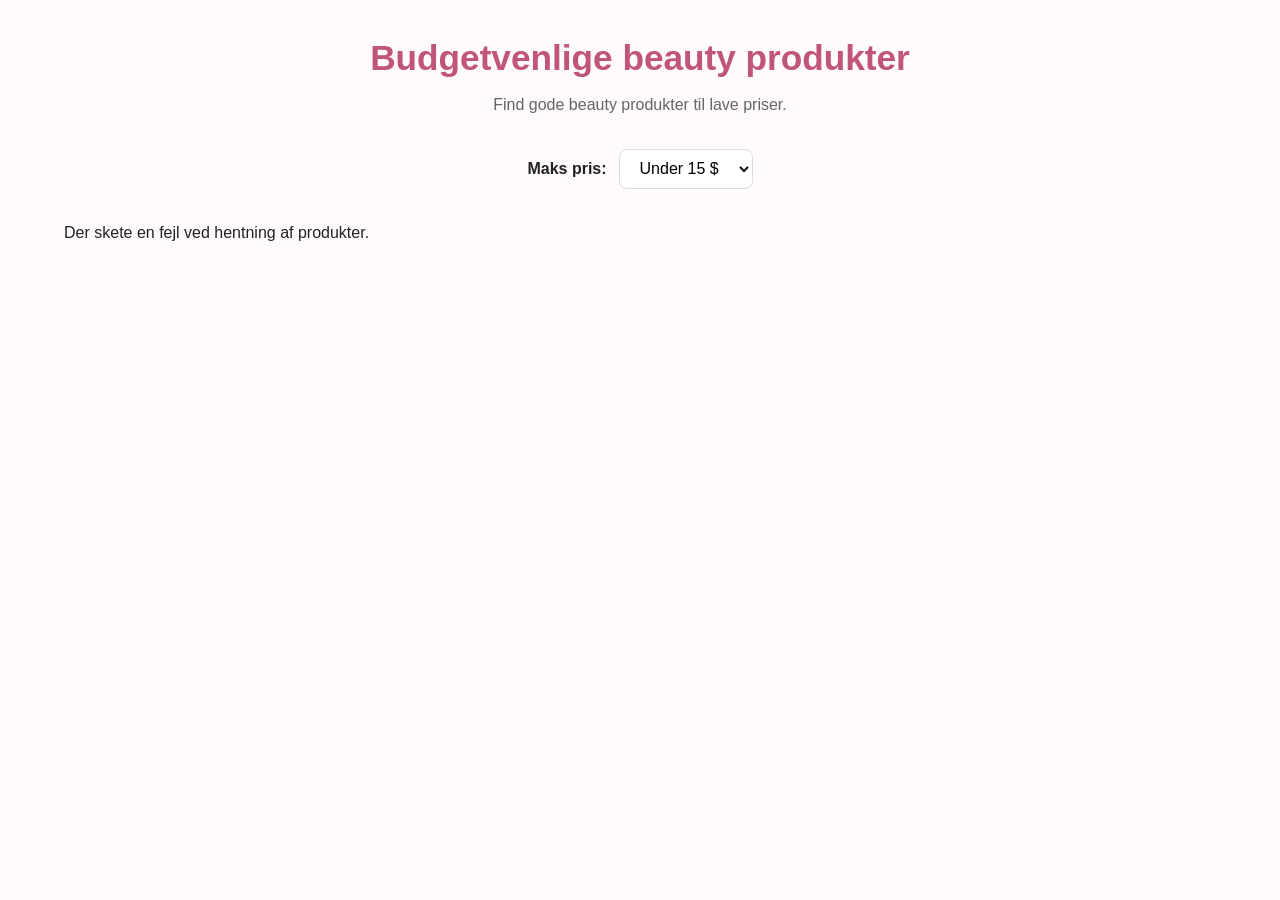
==== index.html @ 2cef0af6 "teaser" ====
<!DOCTYPE html>
<html lang="da">

<head>
    <meta charset="UTF-8" />
    <meta name="viewport" content="width=device-width, initial-scale=1.0" />
    <title>Budget Beauty Products</title>
    <link rel="stylesheet" href="productlist.css" />
</head>

<body>
    <main class="page">
        <section class="hero">
            <h1>Budgetvenlige beauty produkter</h1>
            <p>Find gode beauty produkter til lave priser.</p>
        </section>

        <section class="controls">
            <label for="maxPrice">Maks pris:</label>
            <select id="maxPrice">
                <option value="15">Under 15 $</option>
                <option value="20">Under 20 $</option>
                <option value="50">Under 50 $</option>
            </select>
        </section>

        <section id="productList" class="product-list"></section>
    </main>

    <script src="productlist.js"></script>
</body>

</html>
---- productlist.css ----
* {
  box-sizing: border-box;
  margin: 0;
  padding: 0;
}

body {
  font-family: Arial, sans-serif;
  background: #fffafc;
  color: #222;
  line-height: 1.5;
}

.page {
  width: min(1200px, 90%);
  margin: 0 auto;
  padding: 2rem 0 4rem;
}

.hero {
  text-align: center;
  margin-bottom: 2rem;
}

.hero h1 {
  font-size: 2.2rem;
  margin-bottom: 0.5rem;
  color: #c0547a;
}

.hero p {
  color: #666;
  font-size: 1rem;
}

.controls {
  display: flex;
  justify-content: center;
  align-items: center;
  gap: 0.75rem;
  margin-bottom: 2rem;
  flex-wrap: wrap;
}

.controls label {
  font-weight: bold;
}

.controls select {
  padding: 0.6rem 1rem;
  border: 1px solid #ddd;
  border-radius: 8px;
  background: white;
  font-size: 1rem;
  cursor: pointer;
}

.product-list {
  display: grid;
  grid-template-columns: 1fr;
  gap: 2rem;
  margin-top: 2rem;
}

.product-card {
  background: white;
  border: 1px solid #eee;
  border-radius: 16px;
  overflow: hidden;
  box-shadow: 0 4px 12px rgba(0, 0, 0, 0.08);
  transition: transform 0.2s ease;
}

.product-card:hover {
  transform: translateY(-4px);
}

.product-card img {
  width: 100%;
  height: 220px;
  object-fit: contain;
  display: block;
  background: #f8f8f8;
  padding: 1rem;
}

.product-content {
  padding: 1rem;
}

.product-content h2 {
  font-size: 1.2rem;
  margin-bottom: 0.5rem;
}

.brand {
  color: #c0547a;
  font-weight: bold;
  margin-bottom: 0.4rem;
}

.price {
  font-size: 1.1rem;
  font-weight: bold;
  margin-bottom: 0.4rem;
}

.rating {
  color: #666;
  margin-bottom: 0.75rem;
}

.description {
  color: #444;
  font-size: 0.95rem;
}

@media (min-width: 700px) {
  .product-list {
    grid-template-columns: repeat(2, 1fr);
  }
}

@media (min-width: 1000px) {
  .product-list {
    grid-template-columns: repeat(3, 1fr);
  }
}
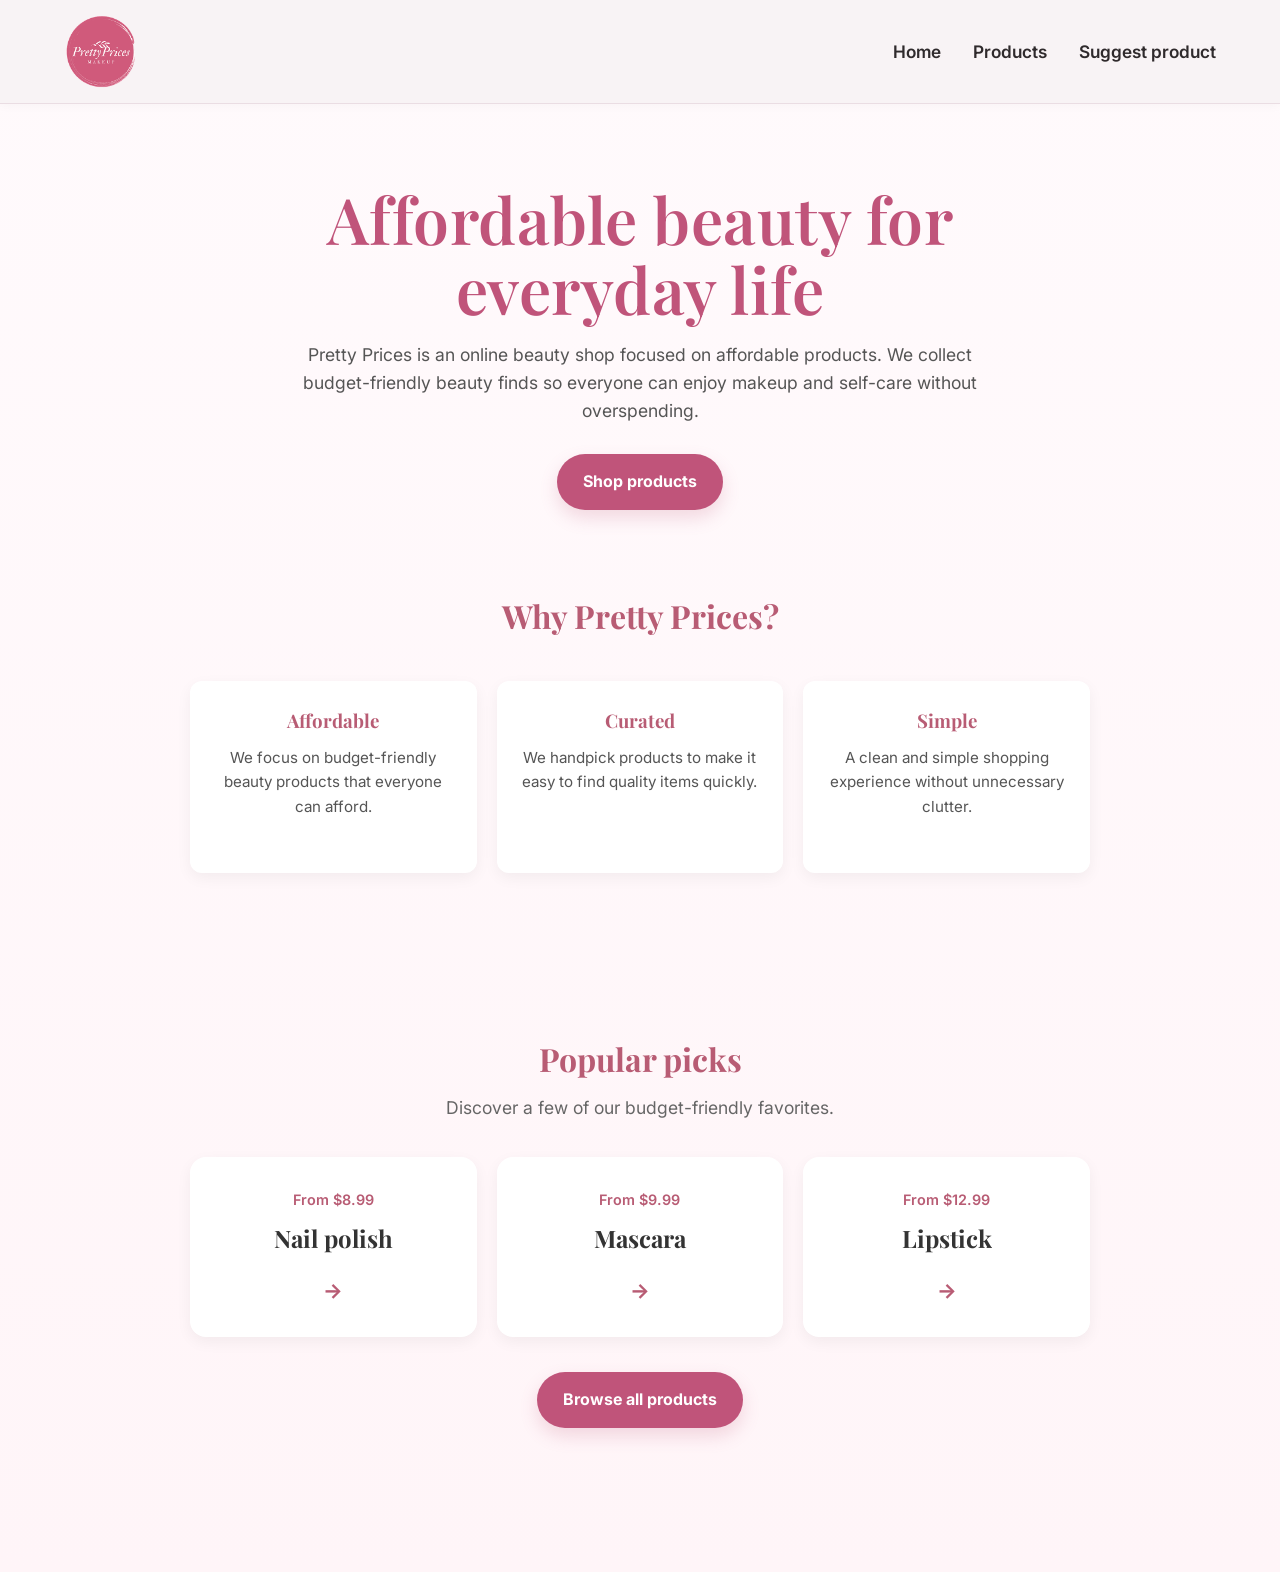
==== commit 8b03fd15: "start" ====
--- a/index.html
+++ b/index.html
@@ -1,33 +1,115 @@
 <!DOCTYPE html>
-<html lang="da">
+<html lang="en">
 
 <head>
     <meta charset="UTF-8" />
     <meta name="viewport" content="width=device-width, initial-scale=1.0" />
-    <title>Budget Beauty Products</title>
+
+    <title>Pretty Prices</title>
+
+    <link rel="preconnect" href="https://fonts.googleapis.com">
+    <link rel="preconnect" href="https://fonts.gstatic.com" crossorigin>
+
+    <link
+        href="https://fonts.googleapis.com/css2?family=Playfair+Display:wght@400;600;700&family=Inter:wght@400;500;600&display=swap"
+        rel="stylesheet">
+
     <link rel="stylesheet" href="productlist.css" />
+    <link rel="icon" href="data:," />
+
 </head>
 
 <body>
-    <main class="page">
+
+    <header class="site-header">
+        <div class="container nav-wrapper">
+
+            <a href="index.html" class="logo"><img src="logo.png" alt="logo"></a>
+
+            <nav class="nav">
+                <a href="index.html">Home</a>
+                <a href="products.html">Products</a>
+                <a href="contact.html">Suggest product</a>
+            </nav>
+
+        </div>
+    </header>
+
+    <main>
+
         <section class="hero">
-            <h1>Budgetvenlige beauty produkter</h1>
-            <p>Find gode beauty produkter til lave priser.</p>
+
+            <div class="container hero-content">
+
+                <h1>Affordable beauty for everyday life</h1>
+
+                <p>
+                    Pretty Prices is an online beauty shop focused on affordable products.
+                    We collect budget-friendly beauty finds so everyone can enjoy makeup
+                    and self-care without overspending.
+                </p>
+
+                <a href="products.html" class="cta-button">
+                    Shop products
+                </a>
+
+            </div>
+            <section class="why-section">
+                <div class="container">
+                    <h2>Why Pretty Prices?</h2>
+
+                    <div class="why-grid">
+                        <div class="why-card">
+                            <h3>Affordable</h3>
+                            <p>We focus on budget-friendly beauty products that everyone can afford.</p>
+                        </div>
+
+                        <div class="why-card">
+                            <h3>Curated</h3>
+                            <p>We handpick products to make it easy to find quality items quickly.</p>
+                        </div>
+
+                        <div class="why-card">
+                            <h3>Simple</h3>
+                            <p>A clean and simple shopping experience without unnecessary clutter.</p>
+                        </div>
+                    </div>
+                </div>
+            </section>
+
+            <section class="featured-preview">
+                <div class="container">
+                    <h2>Popular picks</h2>
+                    <p>Discover a few of our budget-friendly favorites.</p>
+
+                    <div class="featured-grid">
+                        <a href="products.html?featured=nail" class="featured-item">
+                            <span>From $8.99</span>
+                            <h3>Nail polish</h3>
+                            <div class="featured-arrow">→</div>
+                        </a>
+
+                        <a href="products.html?featured=mascara" class="featured-item">
+                            <span>From $9.99</span>
+                            <h3>Mascara</h3>
+                            <div class="featured-arrow">→</div>
+                        </a>
+
+                        <a href="products.html?featured=lipstick" class="featured-item">
+                            <span>From $12.99</span>
+                            <h3>Lipstick</h3>
+                            <div class="featured-arrow">→</div>
+                        </a>
+                    </div>
+
+                    <a href="products.html" class="cta-button">Browse all products</a>
+                </div>
+            </section>
+
         </section>
 
-        <section class="controls">
-            <label for="maxPrice">Maks pris:</label>
-            <select id="maxPrice">
-                <option value="15">Under 15 $</option>
-                <option value="20">Under 20 $</option>
-                <option value="50">Under 50 $</option>
-            </select>
-        </section>
-
-        <section id="productList" class="product-list"></section>
     </main>
 
-    <script src="productlist.js"></script>
 </body>
 
 </html>
--- a/productlist.css
+++ b/productlist.css
@@ -2,6 +2,10 @@
   box-sizing: border-box;
   margin: 0;
   padding: 0;
+}
+
+html {
+  scroll-behavior: smooth;
 }
 
 body {
@@ -11,110 +15,277 @@
   line-height: 1.5;
 }
 
-.page {
+img {
+  max-width: 100%;
+  display: block;
+}
+
+.container {
   width: min(1200px, 90%);
   margin: 0 auto;
+}
+
+/* HEADER */
+.site-header {
+  position: sticky;
+  top: 0;
+  z-index: 100;
+  background: rgba(248, 243, 245, 0.96);
+  border-bottom: 1px solid #eadde3;
+  backdrop-filter: blur(10px);
+  box-shadow: 0 2px 10px rgba(0, 0, 0, 0.03);
+}
+
+.nav-wrapper {
+  display: flex;
+  justify-content: space-between;
+  align-items: center;
+  padding: 14px 0;
+}
+
+/* LOGO */
+.logo {
+  display: inline-flex;
+  align-items: center;
+  text-decoration: none;
+  transition:
+    transform 0.2s ease,
+    opacity 0.2s ease;
+}
+
+.logo:hover {
+  transform: scale(1.04);
+  opacity: 0.92;
+}
+
+.logo img {
+  height: 75px;
+  width: auto;
+  display: block;
+}
+
+/* NAVIGATION */
+.nav {
+  display: flex;
+  align-items: center;
+  gap: 2rem;
+}
+
+.nav a {
+  text-decoration: none;
+  color: #2f2a2c;
+  font-size: 1.08rem;
+  font-weight: 600;
+  transition:
+    color 0.2s ease,
+    transform 0.2s ease;
+  position: relative;
+}
+
+.nav a:hover {
+  color: #c05c7a;
+  transform: translateY(-1px);
+}
+
+/* lille underline-effekt */
+.nav a::after {
+  content: "";
+  position: absolute;
+  left: 0;
+  bottom: -6px;
+  width: 0;
+  height: 2px;
+  background: #c05c7a;
+  transition: width 0.25s ease;
+}
+
+.nav a:hover::after {
+  width: 100%;
+}
+
+/* RESPONSIVE */
+@media (max-width: 900px) {
+  .nav-wrapper {
+    gap: 1rem;
+  }
+
+  .nav {
+    gap: 1.2rem;
+  }
+
+  .nav a {
+    font-size: 1rem;
+  }
+
+  .logo img {
+    height: 50px;
+  }
+}
+
+@media (max-width: 700px) {
+  .nav-wrapper {
+    flex-direction: column;
+    justify-content: center;
+    text-align: center;
+    padding: 12px 0;
+  }
+
+  .nav {
+    flex-wrap: wrap;
+    justify-content: center;
+    gap: 1rem;
+  }
+
+  .logo img {
+    height: 48px;
+  }
+}
+
+/* HERO */
+.hero {
+  padding: 5rem 0 4rem;
+}
+
+.hero-content {
+  max-width: 720px;
+  text-align: center;
+}
+
+.hero h1 {
+  font-size: clamp(2rem, 4vw, 3.6rem);
+  line-height: 1.1;
+  color: #c0547a;
+  margin-bottom: 1rem;
+}
+
+.hero p {
+  font-size: 1.1rem;
+  color: #555;
+  margin-bottom: 1.8rem;
+}
+
+.cta-button {
+  display: inline-block;
+  background: #c0547a;
+  color: white;
+  text-decoration: none;
+  font-weight: 700;
+  padding: 0.9rem 1.5rem;
+  border-radius: 10px;
+  transition: 0.2s ease;
+}
+
+.cta-button:hover {
+  background: #a84366;
+  transform: translateY(-2px);
+}
+
+/* PRODUCTS SECTION */
+.products-section {
   padding: 2rem 0 4rem;
 }
 
-.hero {
+.section-heading {
   text-align: center;
-  margin-bottom: 2rem;
-}
-
-.hero h1 {
-  font-size: 2.2rem;
+  margin-bottom: 1.5rem;
+}
+
+.section-heading h2 {
+  font-size: clamp(1.8rem, 3vw, 2.8rem);
+  color: #c0547a;
   margin-bottom: 0.5rem;
-  color: #c0547a;
-}
-
-.hero p {
+}
+
+.section-heading p {
   color: #666;
-  font-size: 1rem;
 }
 
 .controls {
   display: flex;
   justify-content: center;
   align-items: center;
-  gap: 0.75rem;
+  gap: 0.8rem;
   margin-bottom: 2rem;
   flex-wrap: wrap;
 }
 
 .controls label {
-  font-weight: bold;
+  font-weight: 700;
 }
 
 .controls select {
-  padding: 0.6rem 1rem;
+  padding: 0.75rem 1rem;
   border: 1px solid #ddd;
-  border-radius: 8px;
+  border-radius: 10px;
   background: white;
   font-size: 1rem;
   cursor: pointer;
 }
 
+/* PRODUCT GRID */
 .product-list {
   display: grid;
   grid-template-columns: 1fr;
   gap: 2rem;
-  margin-top: 2rem;
 }
 
 .product-card {
   background: white;
-  border: 1px solid #eee;
-  border-radius: 16px;
+  border: 1px solid #f0e4ea;
+  border-radius: 22px;
   overflow: hidden;
-  box-shadow: 0 4px 12px rgba(0, 0, 0, 0.08);
-  transition: transform 0.2s ease;
+  box-shadow: 0 10px 30px rgba(192, 84, 122, 0.08);
+  transition:
+    transform 0.25s ease,
+    box-shadow 0.25s ease;
+  cursor: pointer;
 }
 
 .product-card:hover {
-  transform: translateY(-4px);
+  transform: translateY(-6px);
+  box-shadow: 0 16px 34px rgba(192, 84, 122, 0.14);
 }
 
 .product-card img {
   width: 100%;
-  height: 220px;
+  height: 260px;
   object-fit: contain;
-  display: block;
   background: #f8f8f8;
-  padding: 1rem;
+  padding: 1.5rem;
 }
 
 .product-content {
-  padding: 1rem;
-}
-
-.product-content h2 {
-  font-size: 1.2rem;
-  margin-bottom: 0.5rem;
+  padding: 1.2rem;
+}
+
+.product-content h3 {
+  font-size: 1.5rem;
+  margin-bottom: 0.6rem;
 }
 
 .brand {
   color: #c0547a;
-  font-weight: bold;
-  margin-bottom: 0.4rem;
+  font-weight: 700;
+  margin-bottom: 0.5rem;
 }
 
 .price {
-  font-size: 1.1rem;
-  font-weight: bold;
-  margin-bottom: 0.4rem;
+  font-size: 1.3rem;
+  font-weight: 700;
+  margin-bottom: 0.5rem;
 }
 
 .rating {
   color: #666;
-  margin-bottom: 0.75rem;
+  margin-bottom: 0.8rem;
 }
 
 .description {
   color: #444;
-  font-size: 0.95rem;
-}
-
+  font-size: 1rem;
+}
+
+/* RESPONSIVE */
 @media (min-width: 700px) {
   .product-list {
     grid-template-columns: repeat(2, 1fr);
@@ -126,3 +297,607 @@
     grid-template-columns: repeat(3, 1fr);
   }
 }
+
+@media (max-width: 700px) {
+  .nav-wrapper {
+    flex-direction: column;
+    gap: 0.8rem;
+  }
+
+  .nav {
+    gap: 1rem;
+    flex-wrap: wrap;
+    justify-content: center;
+  }
+
+  .hero {
+    padding: 7rem 0 5rem;
+  }
+  .hero-content {
+    max-width: 720px;
+    text-align: center;
+    margin: 0 auto;
+  }
+}
+.product-page {
+  padding: 3rem 0 4rem;
+}
+
+.back-link {
+  display: inline-block;
+  margin-bottom: 1.5rem;
+  color: #c0547a;
+  text-decoration: none;
+  font-weight: 700;
+}
+
+.back-link:hover {
+  text-decoration: underline;
+}
+
+.product-detail {
+  margin-top: 1rem;
+}
+
+.detail-card {
+  display: grid;
+  grid-template-columns: 1fr;
+  gap: 2rem;
+  background: white;
+  border: 1px solid #eee;
+  border-radius: 18px;
+  overflow: hidden;
+  box-shadow: 0 6px 20px rgba(0, 0, 0, 0.06);
+}
+
+.detail-image img {
+  width: 100%;
+  height: 360px;
+  object-fit: contain;
+  background: #f8f8f8;
+  padding: 2rem;
+}
+
+.detail-content {
+  padding: 1.5rem;
+}
+
+.detail-category {
+  text-transform: uppercase;
+  letter-spacing: 0.08em;
+  font-size: 0.85rem;
+  color: #888;
+  margin-bottom: 0.75rem;
+}
+
+.detail-content h1 {
+  font-size: 2rem;
+  line-height: 1.1;
+  margin-bottom: 0.75rem;
+  color: #222;
+}
+
+@media (min-width: 900px) {
+  .detail-card {
+    grid-template-columns: 1fr 1fr;
+    align-items: stretch;
+  }
+
+  .detail-image img {
+    height: 100%;
+    min-height: 500px;
+  }
+
+  .detail-content {
+    padding: 2rem;
+  }
+}
+/* TYPOGRAPHY */
+body {
+  font-family: "Inter", sans-serif;
+  background: linear-gradient(to bottom, #fffafc, #fff5f8);
+  color: #222;
+  line-height: 1.6;
+}
+
+/* headings */
+
+h1,
+h2,
+h3,
+.logo {
+  font-family: "Playfair Display", serif;
+}
+
+/* hero title */
+
+.hero h1 {
+  font-family: "Playfair Display", serif;
+  font-size: clamp(2.5rem, 5vw, 4rem);
+  font-weight: 600;
+  letter-spacing: 0.5px;
+}
+
+/* product titles */
+
+.product-content h3 {
+  font-family: "Playfair Display", serif;
+  font-size: 1.4rem;
+}
+
+/* brand style */
+
+.brand {
+  text-transform: uppercase;
+  letter-spacing: 0.05em;
+}
+
+.cta-button {
+  display: inline-block;
+  background: #c0547a;
+  color: white;
+  text-decoration: none;
+  font-weight: 700;
+  padding: 0.95rem 1.6rem;
+  border-radius: 999px;
+  transition: 0.2s ease;
+  box-shadow: 0 8px 18px rgba(192, 84, 122, 0.2);
+}
+
+.cta-button:hover {
+  background: #a84366;
+  transform: translateY(-2px);
+}
+.product-page {
+  padding: 3rem 0 4rem;
+}
+
+.back-link {
+  display: inline-block;
+  margin-bottom: 1.5rem;
+  color: #c0547a;
+  text-decoration: none;
+  font-weight: 700;
+}
+
+.back-link:hover {
+  text-decoration: underline;
+}
+
+.product-detail {
+  margin-top: 1rem;
+}
+
+.detail-card {
+  display: grid;
+  grid-template-columns: 1fr;
+  gap: 2rem;
+  background: white;
+  border: 1px solid #f0e4ea;
+  border-radius: 22px;
+  overflow: hidden;
+  box-shadow: 0 10px 30px rgba(192, 84, 122, 0.08);
+}
+
+.detail-image img {
+  width: 100%;
+  height: 360px;
+  object-fit: contain;
+  background: #f8f8f8;
+  padding: 2rem;
+}
+
+.detail-content {
+  padding: 1.5rem;
+}
+
+.detail-category {
+  text-transform: uppercase;
+  letter-spacing: 0.08em;
+  font-size: 0.85rem;
+  color: #888;
+  margin-bottom: 0.75rem;
+}
+
+.detail-content h1 {
+  font-size: 2rem;
+  line-height: 1.1;
+  margin-bottom: 0.75rem;
+  color: #222;
+}
+
+@media (min-width: 900px) {
+  .detail-card {
+    grid-template-columns: 1fr 1fr;
+    align-items: stretch;
+  }
+
+  .detail-image img {
+    height: 100%;
+    min-height: 500px;
+  }
+
+  .detail-content {
+    padding: 2rem;
+  }
+}
+/* FIX BAGGRUND (samme over hele siden) */
+body {
+  background-color: #f8f3f5;
+}
+
+/* WHY SECTION */
+.why-section {
+  padding: 80px 20px;
+  text-align: center;
+}
+
+.why-section h2 {
+  font-family: "Playfair Display", serif;
+  font-size: 2rem;
+  margin-bottom: 40px;
+  color: #b85c74;
+}
+
+.why-grid {
+  display: grid;
+  grid-template-columns: repeat(auto-fit, minmax(220px, 1fr));
+  gap: 20px;
+  max-width: 900px;
+  margin: 0 auto;
+}
+
+.why-card {
+  background: white;
+  padding: 25px;
+  border-radius: 12px;
+  box-shadow: 0 5px 15px rgba(0, 0, 0, 0.05);
+}
+
+.why-card h3 {
+  font-family: "Playfair Display", serif;
+  color: #b85c74;
+  margin-bottom: 10px;
+}
+
+.why-card p {
+  font-family: "Inter", sans-serif;
+  color: #555;
+  font-size: 0.95rem;
+}
+
+.why-card {
+  transition:
+    transform 0.25s ease,
+    box-shadow 0.25s ease;
+}
+
+.why-card:hover {
+  transform: translateY(-6px);
+  box-shadow: 0 12px 24px rgba(192, 84, 122, 0.12);
+}
+
+.hero-content,
+.why-card {
+  animation: fadeUp 0.7s ease both;
+}
+
+.why-card:nth-child(2) {
+  animation-delay: 0.1s;
+}
+
+.why-card:nth-child(3) {
+  animation-delay: 0.2s;
+}
+
+@keyframes fadeUp {
+  from {
+    opacity: 0;
+    transform: translateY(18px);
+  }
+  to {
+    opacity: 1;
+    transform: translateY(0);
+  }
+}
+
+.featured-preview {
+  padding: 80px 20px;
+  text-align: center;
+}
+
+.featured-preview h2 {
+  font-family: "Playfair Display", serif;
+  font-size: 2rem;
+  color: #b85c74;
+  margin-bottom: 10px;
+}
+
+.featured-preview p {
+  color: #666;
+  margin-bottom: 35px;
+}
+
+.featured-grid {
+  display: grid;
+  grid-template-columns: repeat(auto-fit, minmax(220px, 1fr));
+  gap: 20px;
+  max-width: 900px;
+  margin: 0 auto 35px;
+}
+
+.featured-item {
+  background: white;
+  border-radius: 16px;
+  padding: 30px 20px;
+  box-shadow: 0 5px 15px rgba(0, 0, 0, 0.05);
+}
+
+.featured-item span {
+  display: inline-block;
+  font-size: 0.9rem;
+  color: #b85c74;
+  font-weight: 600;
+  margin-bottom: 8px;
+}
+
+.featured-item h3 {
+  font-family: "Playfair Display", serif;
+  font-size: 1.5rem;
+  color: #333;
+}
+
+.featured-preview {
+  padding: 80px 20px;
+  text-align: center;
+}
+
+.featured-preview h2 {
+  font-family: "Playfair Display", serif;
+  font-size: 2rem;
+  color: #b85c74;
+  margin-bottom: 10px;
+}
+
+.featured-preview p {
+  color: #666;
+  margin-bottom: 35px;
+}
+
+.featured-grid {
+  display: grid;
+  grid-template-columns: repeat(auto-fit, minmax(220px, 1fr));
+  gap: 20px;
+  max-width: 900px;
+  margin: 0 auto 35px;
+}
+
+.featured-item {
+  background: white;
+  border-radius: 16px;
+  padding: 30px 20px;
+  box-shadow: 0 5px 15px rgba(0, 0, 0, 0.05);
+  text-decoration: none;
+  color: inherit;
+  display: block;
+  position: relative;
+  transition:
+    transform 0.25s ease,
+    box-shadow 0.25s ease;
+}
+
+.featured-item:hover {
+  transform: translateY(-5px);
+  box-shadow: 0 10px 25px rgba(192, 84, 122, 0.12);
+}
+
+.featured-item span {
+  display: inline-block;
+  font-size: 0.9rem;
+  color: #b85c74;
+  font-weight: 600;
+  margin-bottom: 8px;
+}
+
+.featured-item h3 {
+  font-family: "Playfair Display", serif;
+  font-size: 1.5rem;
+  color: #333;
+}
+
+.featured-arrow {
+  margin-top: 16px;
+  font-size: 1.3rem;
+  color: #b85c74;
+  font-weight: bold;
+  transition: transform 0.25s ease;
+}
+
+.featured-item:hover .featured-arrow {
+  transform: translateX(6px);
+}
+
+.product-page {
+  padding: 60px 20px 80px;
+}
+
+.back-link {
+  display: inline-block;
+  margin-bottom: 24px;
+  color: #c0547a;
+  text-decoration: none;
+  font-weight: 600;
+}
+
+.back-link:hover {
+  text-decoration: underline;
+}
+
+.product-detail {
+  margin-top: 10px;
+}
+
+.detail-card {
+  display: grid;
+  grid-template-columns: 1fr;
+  gap: 0;
+  background: white;
+  border: 1px solid #f0e4ea;
+  border-radius: 24px;
+  overflow: hidden;
+  box-shadow: 0 10px 30px rgba(192, 84, 122, 0.08);
+}
+
+.detail-image {
+  background: #fcf8fa;
+}
+
+.detail-image img {
+  width: 100%;
+  height: 380px;
+  object-fit: contain;
+  padding: 2rem;
+}
+
+.detail-content {
+  padding: 2rem;
+}
+
+.detail-category {
+  text-transform: uppercase;
+  letter-spacing: 0.08em;
+  font-size: 0.85rem;
+  color: #b85c74;
+  font-weight: 600;
+  margin-bottom: 12px;
+}
+
+.detail-content h1 {
+  font-family: "Playfair Display", serif;
+  font-size: clamp(2rem, 4vw, 3rem);
+  line-height: 1.1;
+  margin-bottom: 18px;
+  color: #2f2a2c;
+}
+
+.detail-meta {
+  display: flex;
+  flex-wrap: wrap;
+  gap: 16px;
+  align-items: center;
+  margin-bottom: 18px;
+}
+
+.detail-info-row {
+  display: flex;
+  flex-wrap: wrap;
+  gap: 12px;
+  margin-bottom: 22px;
+}
+
+.info-pill {
+  background: #f8edf2;
+  color: #9f4f69;
+  padding: 8px 14px;
+  border-radius: 999px;
+  font-size: 0.95rem;
+  font-weight: 600;
+}
+
+.detail-button {
+  margin-top: 20px;
+}
+
+@media (min-width: 900px) {
+  .detail-card {
+    grid-template-columns: 1fr 1fr;
+    align-items: stretch;
+  }
+
+  .detail-image img {
+    height: 100%;
+    min-height: 520px;
+  }
+
+  .detail-content {
+    padding: 2.5rem;
+  }
+}
+
+.form-page {
+  max-width: 700px;
+  padding: 60px 20px 80px;
+}
+
+.form-intro {
+  margin-bottom: 30px;
+  text-align: center;
+}
+
+.form-intro h1 {
+  font-family: "Playfair Display", serif;
+  font-size: clamp(2rem, 4vw, 3rem);
+  color: #b85c74;
+  margin-bottom: 10px;
+}
+
+.form-intro p {
+  color: #666;
+}
+
+.suggest-form {
+  background: white;
+  border-radius: 20px;
+  padding: 30px;
+  box-shadow: 0 8px 24px rgba(0, 0, 0, 0.05);
+  display: flex;
+  flex-direction: column;
+  gap: 18px;
+}
+
+.suggest-form label {
+  display: flex;
+  flex-direction: column;
+  gap: 8px;
+  font-weight: 500;
+  color: #333;
+}
+
+.suggest-form input,
+.suggest-form textarea,
+.suggest-form select {
+  padding: 12px 14px;
+  border: 1px solid #d8d8d8;
+  border-radius: 10px;
+  font-family: "Inter", sans-serif;
+  font-size: 1rem;
+}
+
+.suggest-form textarea {
+  min-height: 140px;
+  resize: vertical;
+}
+
+.success-message {
+  background: white;
+  border-radius: 20px;
+  padding: 40px 30px;
+  box-shadow: 0 8px 24px rgba(0, 0, 0, 0.05);
+  text-align: center;
+}
+
+.success-message h2 {
+  font-family: "Playfair Display", serif;
+  color: #b85c74;
+  font-size: 2rem;
+  margin-bottom: 12px;
+}
+
+.success-message p {
+  color: #555;
+  margin-bottom: 24px;
+}
+
+.hidden {
+  display: none;
+}
